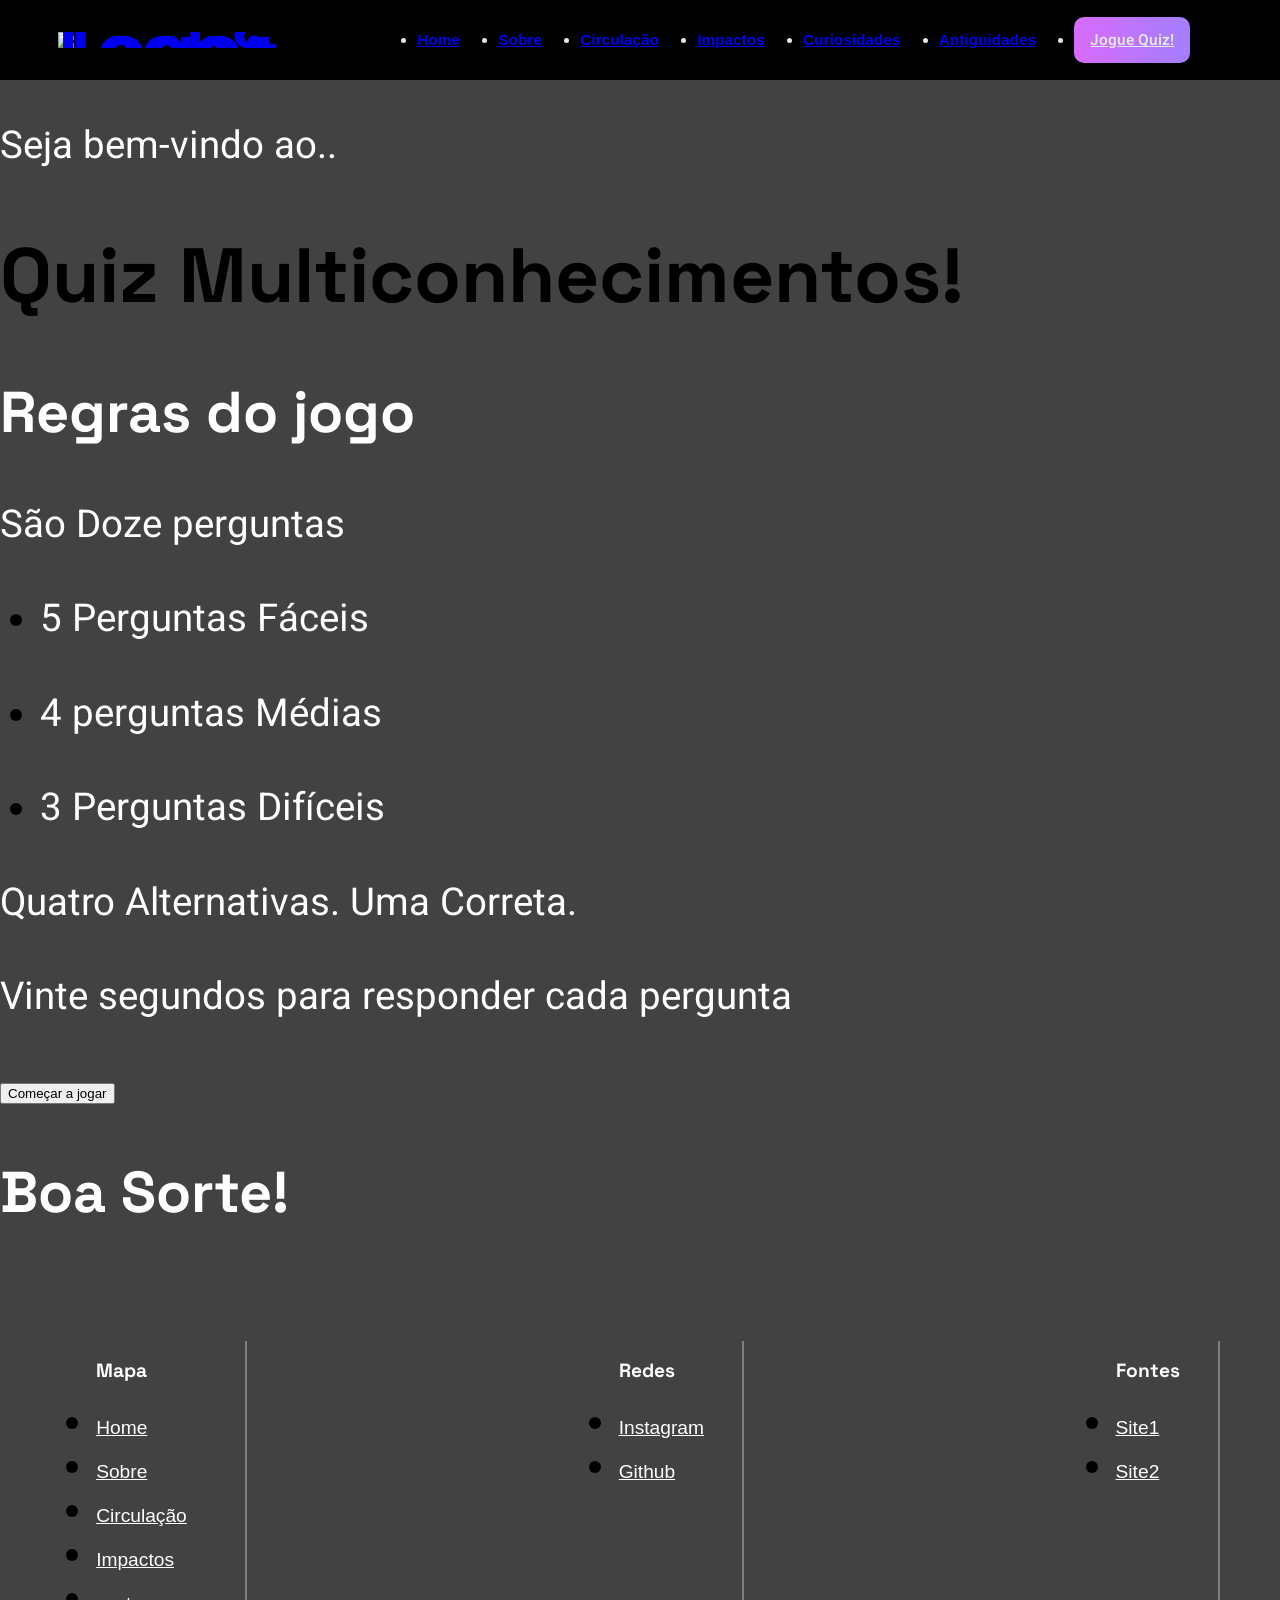
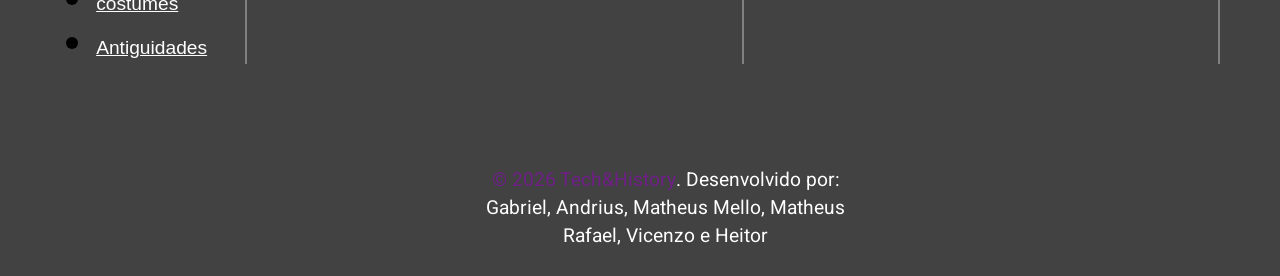
==== Quiz/index.html @ 6d1c8720 "Adiconei footer e header ao quiz" ====
<!doctype html>
<html lang="en">
  <head>
    <meta charset="UTF-8" />
    <title>Quiz - v2.0</title>
    <link rel="stylesheet" href="css/reset.css" />
    <link rel="stylesheet" href="css/style.css" />
  </head>
  <body>
    <header>
      <h1>
        <a href="../../index.html"
          ><img src="source/logo_techandhistory.png" alt="Logo: Tech&History"
        /></a>
      </h1>
      <nav>
        <ul>
          <li>
            <a href="../../index.html">Home</a>
          </li>
          <li>
            <a href="../../Pagina_1/sobre.html">Sobre</a>
          </li>
          <li>
            <a href="../../Pagina_3/circulacao.html">Circulação</a>
          </li>
          <li>
            <a href="../../Pagina_4/impactos.html">Impactos</a>
          </li>
          <li>
            <a href="../../Pagina_5/evolucao.html">Curiosidades</a>
          </li>
          <li>
            <a href="../../Pagina_6/antiguidades.html">Antiguidades</a>
          </li>
          <li>
            <p id="botao">
              <a href="../../PaginaQuiz/quiz.html">Jogue Quiz!</a>
            </p>
          </li>
        </ul>
      </nav>
    </header>

    <main>
      <!-- TELA INICIAL-->

      <div id="tela-inicial" class="tela-inicial">
        <p>Seja bem-vindo ao..</p>

        <h1>Quiz Multiconhecimentos!</h1>

        <h2 class="regras">Regras do jogo</h2>

        <p>São <span>Doze perguntas</span></p>

        <ul>
          <li>
            <p>5 Perguntas <span>Fáceis</span></p>
          </li>
          <li>
            <p>4 perguntas <span>Médias</span></p>
          </li>
          <li>
            <p>3 Perguntas <span>Difíceis</span></p>
          </li>
        </ul>

        <p>Quatro Alternativas. Uma Correta.</p>

        <p>Vinte segundos para responder cada pergunta</p>

        <button onclick="inicQuiz()">Começar a jogar</button>
        <!-- Contém uma variável inicQuiz para ser executada pelo JS -->

        <h2 class="sorte">Boa Sorte!</h2>
      </div>

      <!-- TELA DO JOGO (Inicia ocultada) -->

      <div id="tela-jogo" class="tela-jogo" style="display: none">
        <!-- Esse style funciona parecido com o display do CSS, você seleciona que forma os elemntos vão ser organizados -->

        <!-- Indicadores para o jogador -->

        <h4 id="dific">Dificuldade : Fácil</h4>

        <h3 id="tempo">Tempo : 20s</h3>

        <!-- Pergunta e Botões -->

        <h2 id="pergu" class="pergu">Carregando...</h2>

        <div id="opcs" class="opcs">
          <button class="botao" onclick="verificar(0)"></button>
          <!-- Essa variavél serve pra fazer a verificacao no JS, sendo que cada opção nós associamos a um número a partir de 0 -->
          <button class="botao" onclick="verificar(1)"></button>
          <button class="botao" onclick="verificar(2)"></button>
          <button class="botao" onclick="verificar(3)"></button>
        </div>

        <h3 id="resp" class="resp"></h3>

        <button id="avanc" class="avanc" onclick="proximaPergunta()">
          Avançar
        </button>
        <!-- Essa parte só aparece quando alguma opcao é selecionada -->
      </div>

      <!-- TELA FINAL (Só aparece depois que todas as perguntas forem respondidas) -->

      <div id="tela-final" class="tela-final" style="display: none">
        <h2>Fim de Jogo!</h2>

        <h3 id="ponts-final"></h3>

        <button onclick="location.reload()">Deseja jogar novamente?</button>
      </div>

      <script src="script.js"></script>
    </main>

    <footer>
      <div>
        <ul class="mapa">
          <h2>Mapa</h2>
          <li><a href="../Pagina_1/home.html">Home</a></li>
          <li><a href="../Pagina_1/sobre.html">Sobre</a></li>
          <li>
            <a href="../Pagina_2/pag_2PI/pag_2PI/evolucao.html">Circulação</a>
          </li>
          <li><a href="../Pagina_4/impactos.html">Impactos</a></li>
          <li><a href="../Pagina_5/evolucao.html">costumes</a></li>
          <li><a href="../Pagina_6/antiguidades.html">Antiguidades</a></li>
        </ul>
        <ul class="redes">
          <h2>Redes</h2>
          <li><a href="">Instagram</a></li>
          <li><a href="">Github</a></li>
        </ul>
        <ul class="fontes">
          <h2>Fontes</h2>
          <li><a href="">Site1</a></li>
          <li><a href="">Site2</a></li>
        </ul>
      </div>
      <p>
        <span>© 2026 Tech&History</span>. Desenvolvido por: Gabriel, Andrius,
        Matheus Mello, Matheus Rafael, Vicenzo e Heitor
      </p>
    </footer>
  </body>
</html>
---- Quiz/css/style.css ----
/* === IMPORTAÇÃO DE FONTES */
@import url("https://fonts.googleapis.com/css2?family=Space+Grotesk:wght@300..700&display=swap");
@import url("https://fonts.googleapis.com/css2?family=Heebo:wght@100..900&display=swap");

/* === FORMATAÇÃO GERAL === */

html {
  font-size: clamp(1rem, 2vw + 0.8rem, 3rem);
  font-family: "Epilogue", sans-serif;
}
h1 {
  font-family: "Space Grotesk", sans-serif;
}
h2,
h3,
h4,
h5,
h6 {
  font-family: "Space Grotesk", sans-serif;
  color: white;
}
p {
  font-family: "Heebo", sans-serif;
  color: white;
}

body {
    background-color: rgb(66, 66, 66);
}

/* MEDIA QUERY - DESKTOP */

@media screen and (min-width: 600px) {
  main {
    background-color: rgb(66, 66, 66);
    margin: 0;
    padding: 0;
    display: flow-root;
  }

  /* === HEADER === */

  header {
    display: flex;
    justify-content: space-between;
    margin: 0 7vw 0 0;
    align-items: center;
  }
  header {
    display: flex;
    justify-content: space-between;
    align-items: center;

    height: 90px;
    padding: 0 7vw;
    margin: 0;

    box-sizing: border-box;
    background-color: #e8f1f8;
  }

  header h1 {
    margin: 0;
    padding: 0;
    line-height: 0;
  }

  header h1 img {
    display: block;
    width: 220px;
    height: auto;
  }

  nav ul {
    display: flex;
    align-items: center;
    gap: 3vw;
    margin: 0;
    padding: 0;
  }

  nav ul li {
    font-size: 0.4rem;
    margin: 0;
    font-weight: 600;
    white-space: nowrap;
  }
  html,
  body {
    margin: 0;
    padding: 0;
  }

  header {
    width: 100%;
    height: 80px;

    display: flex;
    align-items: center;
    justify-content: space-between;

    padding: 0 7vw;
    margin: 0;

    box-sizing: border-box;

    background-color: #000000;
  }

  header h1 {
    margin: 0;
    padding: 0;

    /* Corrige o espaço transparente da imagem da logo */
    transform: translateX(-2.5vw);

    line-height: 0;
  }

  header h1 img {
    display: block;
    width: 220px;
    height: auto;
  }

  nav {
    margin: 0;
    padding: 0;
  }

  nav ul {
    display: flex;
    align-items: center;

    margin: 0;
    padding: 0;

    gap: 3vw;
  }

  nav ul li {
    margin: 0;
    padding: 0;
    color: #e2e8f0;

    font-size: 0.4rem;
    font-weight: 600;
    white-space: nowrap;
  }

  nav ul li p a {
    background: linear-gradient(to right, #d86bfd, #00bbff);
    padding: 6px 16px;
    border-radius: 30px;
    vertical-align: middle;
    background-size: 400% 400%;
    animation: animarbotao 10s ease infinite;
    color: #e2e8f0;
    padding: 12px 16px;
    border-radius: 10px;
    white-space: nowrap;
  }


/* === FOOTER === */

  footer div {
    display: flex;
    gap: 29vw;
    justify-content: left;
    margin-top: 2vw;
    margin-left: 7.51vw;
    padding-bottom: 1vw;
  }
  footer div ul {
    border-right: gray solid 2px;
    padding: 1px 3vw 1px 0;
    text-align: left;
  }
  footer h2 {
    font-weight: bold;
    font-size: 0.5rem;
  }
  footer ul li a {
    color: white;
    font-size: 0.5rem;
  }
  footer div p {
    color: white;
  }
  footer p span {
    color: rgb(110, 30, 134);
  }
  footer p {
    font-size: 0.5rem;
    padding: 4vw 2vw 2vw 6vw;
    margin: 0 30vw;
    text-align: center;
    align-items: center;
  }

}
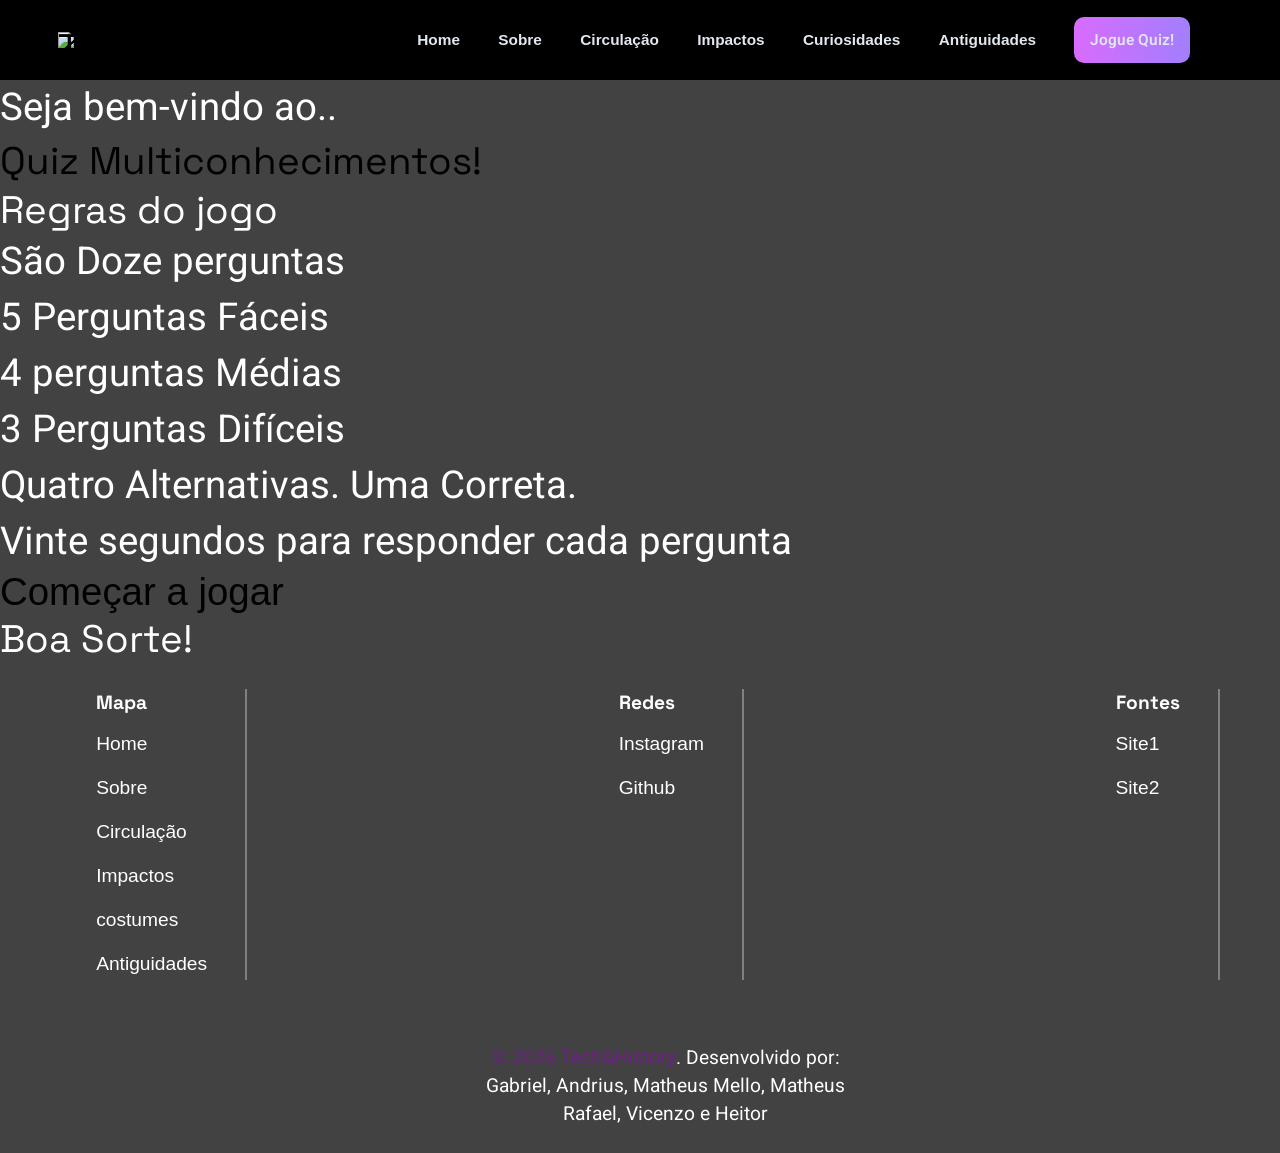
==== commit d496f711: "rmv: css stylesheets" ====
--- a/Quiz/index.html
+++ b/Quiz/index.html
@@ -1,153 +1,153 @@
-<!doctype html>
-<html lang="en">
-  <head>
-    <meta charset="UTF-8" />
-    <title>Quiz - v2.0</title>
-    <link rel="stylesheet" href="css/reset.css" />
-    <link rel="stylesheet" href="css/style.css" />
-  </head>
-  <body>
-    <header>
-      <h1>
-        <a href="../../index.html"
-          ><img src="source/logo_techandhistory.png" alt="Logo: Tech&History"
-        /></a>
-      </h1>
-      <nav>
-        <ul>
-          <li>
-            <a href="../../index.html">Home</a>
-          </li>
-          <li>
-            <a href="../../Pagina_1/sobre.html">Sobre</a>
-          </li>
-          <li>
-            <a href="../../Pagina_3/circulacao.html">Circulação</a>
-          </li>
-          <li>
-            <a href="../../Pagina_4/impactos.html">Impactos</a>
-          </li>
-          <li>
-            <a href="../../Pagina_5/evolucao.html">Curiosidades</a>
-          </li>
-          <li>
-            <a href="../../Pagina_6/antiguidades.html">Antiguidades</a>
-          </li>
-          <li>
-            <p id="botao">
-              <a href="../../PaginaQuiz/quiz.html">Jogue Quiz!</a>
-            </p>
-          </li>
-        </ul>
-      </nav>
-    </header>
-
-    <main>
-      <!-- TELA INICIAL-->
-
-      <div id="tela-inicial" class="tela-inicial">
-        <p>Seja bem-vindo ao..</p>
-
-        <h1>Quiz Multiconhecimentos!</h1>
-
-        <h2 class="regras">Regras do jogo</h2>
-
-        <p>São <span>Doze perguntas</span></p>
-
-        <ul>
-          <li>
-            <p>5 Perguntas <span>Fáceis</span></p>
-          </li>
-          <li>
-            <p>4 perguntas <span>Médias</span></p>
-          </li>
-          <li>
-            <p>3 Perguntas <span>Difíceis</span></p>
-          </li>
-        </ul>
-
-        <p>Quatro Alternativas. Uma Correta.</p>
-
-        <p>Vinte segundos para responder cada pergunta</p>
-
-        <button onclick="inicQuiz()">Começar a jogar</button>
-        <!-- Contém uma variável inicQuiz para ser executada pelo JS -->
-
-        <h2 class="sorte">Boa Sorte!</h2>
-      </div>
-
-      <!-- TELA DO JOGO (Inicia ocultada) -->
-
-      <div id="tela-jogo" class="tela-jogo" style="display: none">
-        <!-- Esse style funciona parecido com o display do CSS, você seleciona que forma os elemntos vão ser organizados -->
-
-        <!-- Indicadores para o jogador -->
-
-        <h4 id="dific">Dificuldade : Fácil</h4>
-
-        <h3 id="tempo">Tempo : 20s</h3>
-
-        <!-- Pergunta e Botões -->
-
-        <h2 id="pergu" class="pergu">Carregando...</h2>
-
-        <div id="opcs" class="opcs">
-          <button class="botao" onclick="verificar(0)"></button>
-          <!-- Essa variavél serve pra fazer a verificacao no JS, sendo que cada opção nós associamos a um número a partir de 0 -->
-          <button class="botao" onclick="verificar(1)"></button>
-          <button class="botao" onclick="verificar(2)"></button>
-          <button class="botao" onclick="verificar(3)"></button>
-        </div>
-
-        <h3 id="resp" class="resp"></h3>
-
-        <button id="avanc" class="avanc" onclick="proximaPergunta()">
-          Avançar
-        </button>
-        <!-- Essa parte só aparece quando alguma opcao é selecionada -->
-      </div>
-
-      <!-- TELA FINAL (Só aparece depois que todas as perguntas forem respondidas) -->
-
-      <div id="tela-final" class="tela-final" style="display: none">
-        <h2>Fim de Jogo!</h2>
-
-        <h3 id="ponts-final"></h3>
-
-        <button onclick="location.reload()">Deseja jogar novamente?</button>
-      </div>
-
-      <script src="script.js"></script>
-    </main>
-
-    <footer>
-      <div>
-        <ul class="mapa">
-          <h2>Mapa</h2>
-          <li><a href="../Pagina_1/home.html">Home</a></li>
-          <li><a href="../Pagina_1/sobre.html">Sobre</a></li>
-          <li>
-            <a href="../Pagina_2/pag_2PI/pag_2PI/evolucao.html">Circulação</a>
-          </li>
-          <li><a href="../Pagina_4/impactos.html">Impactos</a></li>
-          <li><a href="../Pagina_5/evolucao.html">costumes</a></li>
-          <li><a href="../Pagina_6/antiguidades.html">Antiguidades</a></li>
-        </ul>
-        <ul class="redes">
-          <h2>Redes</h2>
-          <li><a href="">Instagram</a></li>
-          <li><a href="">Github</a></li>
-        </ul>
-        <ul class="fontes">
-          <h2>Fontes</h2>
-          <li><a href="">Site1</a></li>
-          <li><a href="">Site2</a></li>
-        </ul>
-      </div>
-      <p>
-        <span>© 2026 Tech&History</span>. Desenvolvido por: Gabriel, Andrius,
-        Matheus Mello, Matheus Rafael, Vicenzo e Heitor
-      </p>
-    </footer>
-  </body>
-</html>
+<!doctype html>
+<html lang="en">
+  <head>
+    <meta charset="UTF-8" />
+    <title>Quiz - v2.0</title>
+    <link rel="stylesheet" href="css/reset.css" />
+    <link rel="stylesheet" href="css/style.css" />
+  </head>
+  <body>
+    <header>
+      <h1>
+        <a href="../../index.html"
+          ><img src="source/logo_techandhistory.png" alt="Logo: Tech&History"
+        /></a>
+      </h1>
+      <nav>
+        <ul>
+          <li>
+            <a href="../../index.html">Home</a>
+          </li>
+          <li>
+            <a href="../../Pagina_1/sobre.html">Sobre</a>
+          </li>
+          <li>
+            <a href="../../Pagina_3/circulacao.html">Circulação</a>
+          </li>
+          <li>
+            <a href="../../Pagina_4/impactos.html">Impactos</a>
+          </li>
+          <li>
+            <a href="../../Pagina_5/evolucao.html">Curiosidades</a>
+          </li>
+          <li>
+            <a href="../../Pagina_6/antiguidades.html">Antiguidades</a>
+          </li>
+          <li>
+            <p id="botao">
+              <a href="../../PaginaQuiz/quiz.html">Jogue Quiz!</a>
+            </p>
+          </li>
+        </ul>
+      </nav>
+    </header>
+
+    <main>
+      <!-- TELA INICIAL-->
+
+      <div id="tela-inicial" class="tela-inicial">
+        <p>Seja bem-vindo ao..</p>
+
+        <h1>Quiz Multiconhecimentos!</h1>
+
+        <h2 class="regras">Regras do jogo</h2>
+
+        <p>São <span>Doze perguntas</span></p>
+
+        <ul>
+          <li>
+            <p>5 Perguntas <span>Fáceis</span></p>
+          </li>
+          <li>
+            <p>4 perguntas <span>Médias</span></p>
+          </li>
+          <li>
+            <p>3 Perguntas <span>Difíceis</span></p>
+          </li>
+        </ul>
+
+        <p>Quatro Alternativas. Uma Correta.</p>
+
+        <p>Vinte segundos para responder cada pergunta</p>
+
+        <button onclick="inicQuiz()">Começar a jogar</button>
+        <!-- Contém uma variável inicQuiz para ser executada pelo JS -->
+
+        <h2 class="sorte">Boa Sorte!</h2>
+      </div>
+
+      <!-- TELA DO JOGO (Inicia ocultada) -->
+
+      <div id="tela-jogo" class="tela-jogo" style="display: none">
+        <!-- Esse style funciona parecido com o display do CSS, você seleciona que forma os elemntos vão ser organizados -->
+
+        <!-- Indicadores para o jogador -->
+
+        <h4 id="dific">Dificuldade : Fácil</h4>
+
+        <h3 id="tempo">Tempo : 20s</h3>
+
+        <!-- Pergunta e Botões -->
+
+        <h2 id="pergu" class="pergu">Carregando...</h2>
+
+        <div id="opcs" class="opcs">
+          <button class="botao" onclick="verificar(0)"></button>
+          <!-- Essa variavél serve pra fazer a verificacao no JS, sendo que cada opção nós associamos a um número a partir de 0 -->
+          <button class="botao" onclick="verificar(1)"></button>
+          <button class="botao" onclick="verificar(2)"></button>
+          <button class="botao" onclick="verificar(3)"></button>
+        </div>
+
+        <h3 id="resp" class="resp"></h3>
+
+        <button id="avanc" class="avanc" onclick="proximaPergunta()">
+          Avançar
+        </button>
+        <!-- Essa parte só aparece quando alguma opcao é selecionada -->
+      </div>
+
+      <!-- TELA FINAL (Só aparece depois que todas as perguntas forem respondidas) -->
+
+      <div id="tela-final" class="tela-final" style="display: none">
+        <h2>Fim de Jogo!</h2>
+
+        <h3 id="ponts-final"></h3>
+
+        <button onclick="location.reload()">Deseja jogar novamente?</button>
+      </div>
+
+      <script src="script.js"></script>
+    </main>
+
+    <footer>
+      <div>
+        <ul class="mapa">
+          <h2>Mapa</h2>
+          <li><a href="../Pagina_1/home.html">Home</a></li>
+          <li><a href="../Pagina_1/sobre.html">Sobre</a></li>
+          <li>
+            <a href="../Pagina_2/pag_2PI/pag_2PI/evolucao.html">Circulação</a>
+          </li>
+          <li><a href="../Pagina_4/impactos.html">Impactos</a></li>
+          <li><a href="../Pagina_5/evolucao.html">costumes</a></li>
+          <li><a href="../Pagina_6/antiguidades.html">Antiguidades</a></li>
+        </ul>
+        <ul class="redes">
+          <h2>Redes</h2>
+          <li><a href="">Instagram</a></li>
+          <li><a href="">Github</a></li>
+        </ul>
+        <ul class="fontes">
+          <h2>Fontes</h2>
+          <li><a href="">Site1</a></li>
+          <li><a href="">Site2</a></li>
+        </ul>
+      </div>
+      <p>
+        <span>© 2026 Tech&History</span>. Desenvolvido por: Gabriel, Andrius,
+        Matheus Mello, Matheus Rafael, Vicenzo e Heitor
+      </p>
+    </footer>
+  </body>
+</html>
--- a/Quiz/css/style.css
+++ b/Quiz/css/style.css
@@ -1,202 +1,202 @@
-/* === IMPORTAÇÃO DE FONTES */
-@import url("https://fonts.googleapis.com/css2?family=Space+Grotesk:wght@300..700&display=swap");
-@import url("https://fonts.googleapis.com/css2?family=Heebo:wght@100..900&display=swap");
-
-/* === FORMATAÇÃO GERAL === */
-
-html {
-  font-size: clamp(1rem, 2vw + 0.8rem, 3rem);
-  font-family: "Epilogue", sans-serif;
-}
-h1 {
-  font-family: "Space Grotesk", sans-serif;
-}
-h2,
-h3,
-h4,
-h5,
-h6 {
-  font-family: "Space Grotesk", sans-serif;
-  color: white;
-}
-p {
-  font-family: "Heebo", sans-serif;
-  color: white;
-}
-
-body {
-    background-color: rgb(66, 66, 66);
-}
-
-/* MEDIA QUERY - DESKTOP */
-
-@media screen and (min-width: 600px) {
-  main {
-    background-color: rgb(66, 66, 66);
-    margin: 0;
-    padding: 0;
-    display: flow-root;
-  }
-
-  /* === HEADER === */
-
-  header {
-    display: flex;
-    justify-content: space-between;
-    margin: 0 7vw 0 0;
-    align-items: center;
-  }
-  header {
-    display: flex;
-    justify-content: space-between;
-    align-items: center;
-
-    height: 90px;
-    padding: 0 7vw;
-    margin: 0;
-
-    box-sizing: border-box;
-    background-color: #e8f1f8;
-  }
-
-  header h1 {
-    margin: 0;
-    padding: 0;
-    line-height: 0;
-  }
-
-  header h1 img {
-    display: block;
-    width: 220px;
-    height: auto;
-  }
-
-  nav ul {
-    display: flex;
-    align-items: center;
-    gap: 3vw;
-    margin: 0;
-    padding: 0;
-  }
-
-  nav ul li {
-    font-size: 0.4rem;
-    margin: 0;
-    font-weight: 600;
-    white-space: nowrap;
-  }
-  html,
-  body {
-    margin: 0;
-    padding: 0;
-  }
-
-  header {
-    width: 100%;
-    height: 80px;
-
-    display: flex;
-    align-items: center;
-    justify-content: space-between;
-
-    padding: 0 7vw;
-    margin: 0;
-
-    box-sizing: border-box;
-
-    background-color: #000000;
-  }
-
-  header h1 {
-    margin: 0;
-    padding: 0;
-
-    /* Corrige o espaço transparente da imagem da logo */
-    transform: translateX(-2.5vw);
-
-    line-height: 0;
-  }
-
-  header h1 img {
-    display: block;
-    width: 220px;
-    height: auto;
-  }
-
-  nav {
-    margin: 0;
-    padding: 0;
-  }
-
-  nav ul {
-    display: flex;
-    align-items: center;
-
-    margin: 0;
-    padding: 0;
-
-    gap: 3vw;
-  }
-
-  nav ul li {
-    margin: 0;
-    padding: 0;
-    color: #e2e8f0;
-
-    font-size: 0.4rem;
-    font-weight: 600;
-    white-space: nowrap;
-  }
-
-  nav ul li p a {
-    background: linear-gradient(to right, #d86bfd, #00bbff);
-    padding: 6px 16px;
-    border-radius: 30px;
-    vertical-align: middle;
-    background-size: 400% 400%;
-    animation: animarbotao 10s ease infinite;
-    color: #e2e8f0;
-    padding: 12px 16px;
-    border-radius: 10px;
-    white-space: nowrap;
-  }
-
-
-/* === FOOTER === */
-
-  footer div {
-    display: flex;
-    gap: 29vw;
-    justify-content: left;
-    margin-top: 2vw;
-    margin-left: 7.51vw;
-    padding-bottom: 1vw;
-  }
-  footer div ul {
-    border-right: gray solid 2px;
-    padding: 1px 3vw 1px 0;
-    text-align: left;
-  }
-  footer h2 {
-    font-weight: bold;
-    font-size: 0.5rem;
-  }
-  footer ul li a {
-    color: white;
-    font-size: 0.5rem;
-  }
-  footer div p {
-    color: white;
-  }
-  footer p span {
-    color: rgb(110, 30, 134);
-  }
-  footer p {
-    font-size: 0.5rem;
-    padding: 4vw 2vw 2vw 6vw;
-    margin: 0 30vw;
-    text-align: center;
-    align-items: center;
-  }
-
+/* === IMPORTAÇÃO DE FONTES */
+@import url("https://fonts.googleapis.com/css2?family=Space+Grotesk:wght@300..700&display=swap");
+@import url("https://fonts.googleapis.com/css2?family=Heebo:wght@100..900&display=swap");
+
+/* === FORMATAÇÃO GERAL === */
+
+html {
+  font-size: clamp(1rem, 2vw + 0.8rem, 3rem);
+  font-family: "Epilogue", sans-serif;
+}
+h1 {
+  font-family: "Space Grotesk", sans-serif;
+}
+h2,
+h3,
+h4,
+h5,
+h6 {
+  font-family: "Space Grotesk", sans-serif;
+  color: white;
+}
+p {
+  font-family: "Heebo", sans-serif;
+  color: white;
+}
+
+body {
+    background-color: rgb(66, 66, 66);
+}
+
+/* MEDIA QUERY - DESKTOP */
+
+@media screen and (min-width: 600px) {
+  main {
+    background-color: rgb(66, 66, 66);
+    margin: 0;
+    padding: 0;
+    display: flow-root;
+  }
+
+  /* === HEADER === */
+
+  header {
+    display: flex;
+    justify-content: space-between;
+    margin: 0 7vw 0 0;
+    align-items: center;
+  }
+  header {
+    display: flex;
+    justify-content: space-between;
+    align-items: center;
+
+    height: 90px;
+    padding: 0 7vw;
+    margin: 0;
+
+    box-sizing: border-box;
+    background-color: #e8f1f8;
+  }
+
+  header h1 {
+    margin: 0;
+    padding: 0;
+    line-height: 0;
+  }
+
+  header h1 img {
+    display: block;
+    width: 220px;
+    height: auto;
+  }
+
+  nav ul {
+    display: flex;
+    align-items: center;
+    gap: 3vw;
+    margin: 0;
+    padding: 0;
+  }
+
+  nav ul li {
+    font-size: 0.4rem;
+    margin: 0;
+    font-weight: 600;
+    white-space: nowrap;
+  }
+  html,
+  body {
+    margin: 0;
+    padding: 0;
+  }
+
+  header {
+    width: 100%;
+    height: 80px;
+
+    display: flex;
+    align-items: center;
+    justify-content: space-between;
+
+    padding: 0 7vw;
+    margin: 0;
+
+    box-sizing: border-box;
+
+    background-color: #000000;
+  }
+
+  header h1 {
+    margin: 0;
+    padding: 0;
+
+    /* Corrige o espaço transparente da imagem da logo */
+    transform: translateX(-2.5vw);
+
+    line-height: 0;
+  }
+
+  header h1 img {
+    display: block;
+    width: 220px;
+    height: auto;
+  }
+
+  nav {
+    margin: 0;
+    padding: 0;
+  }
+
+  nav ul {
+    display: flex;
+    align-items: center;
+
+    margin: 0;
+    padding: 0;
+
+    gap: 3vw;
+  }
+
+  nav ul li {
+    margin: 0;
+    padding: 0;
+    color: #e2e8f0;
+
+    font-size: 0.4rem;
+    font-weight: 600;
+    white-space: nowrap;
+  }
+
+  nav ul li p a {
+    background: linear-gradient(to right, #d86bfd, #00bbff);
+    padding: 6px 16px;
+    border-radius: 30px;
+    vertical-align: middle;
+    background-size: 400% 400%;
+    animation: animarbotao 10s ease infinite;
+    color: #e2e8f0;
+    padding: 12px 16px;
+    border-radius: 10px;
+    white-space: nowrap;
+  }
+
+
+/* === FOOTER === */
+
+  footer div {
+    display: flex;
+    gap: 29vw;
+    justify-content: left;
+    margin-top: 2vw;
+    margin-left: 7.51vw;
+    padding-bottom: 1vw;
+  }
+  footer div ul {
+    border-right: gray solid 2px;
+    padding: 1px 3vw 1px 0;
+    text-align: left;
+  }
+  footer h2 {
+    font-weight: bold;
+    font-size: 0.5rem;
+  }
+  footer ul li a {
+    color: white;
+    font-size: 0.5rem;
+  }
+  footer div p {
+    color: white;
+  }
+  footer p span {
+    color: rgb(110, 30, 134);
+  }
+  footer p {
+    font-size: 0.5rem;
+    padding: 4vw 2vw 2vw 6vw;
+    margin: 0 30vw;
+    text-align: center;
+    align-items: center;
+  }
+
 }
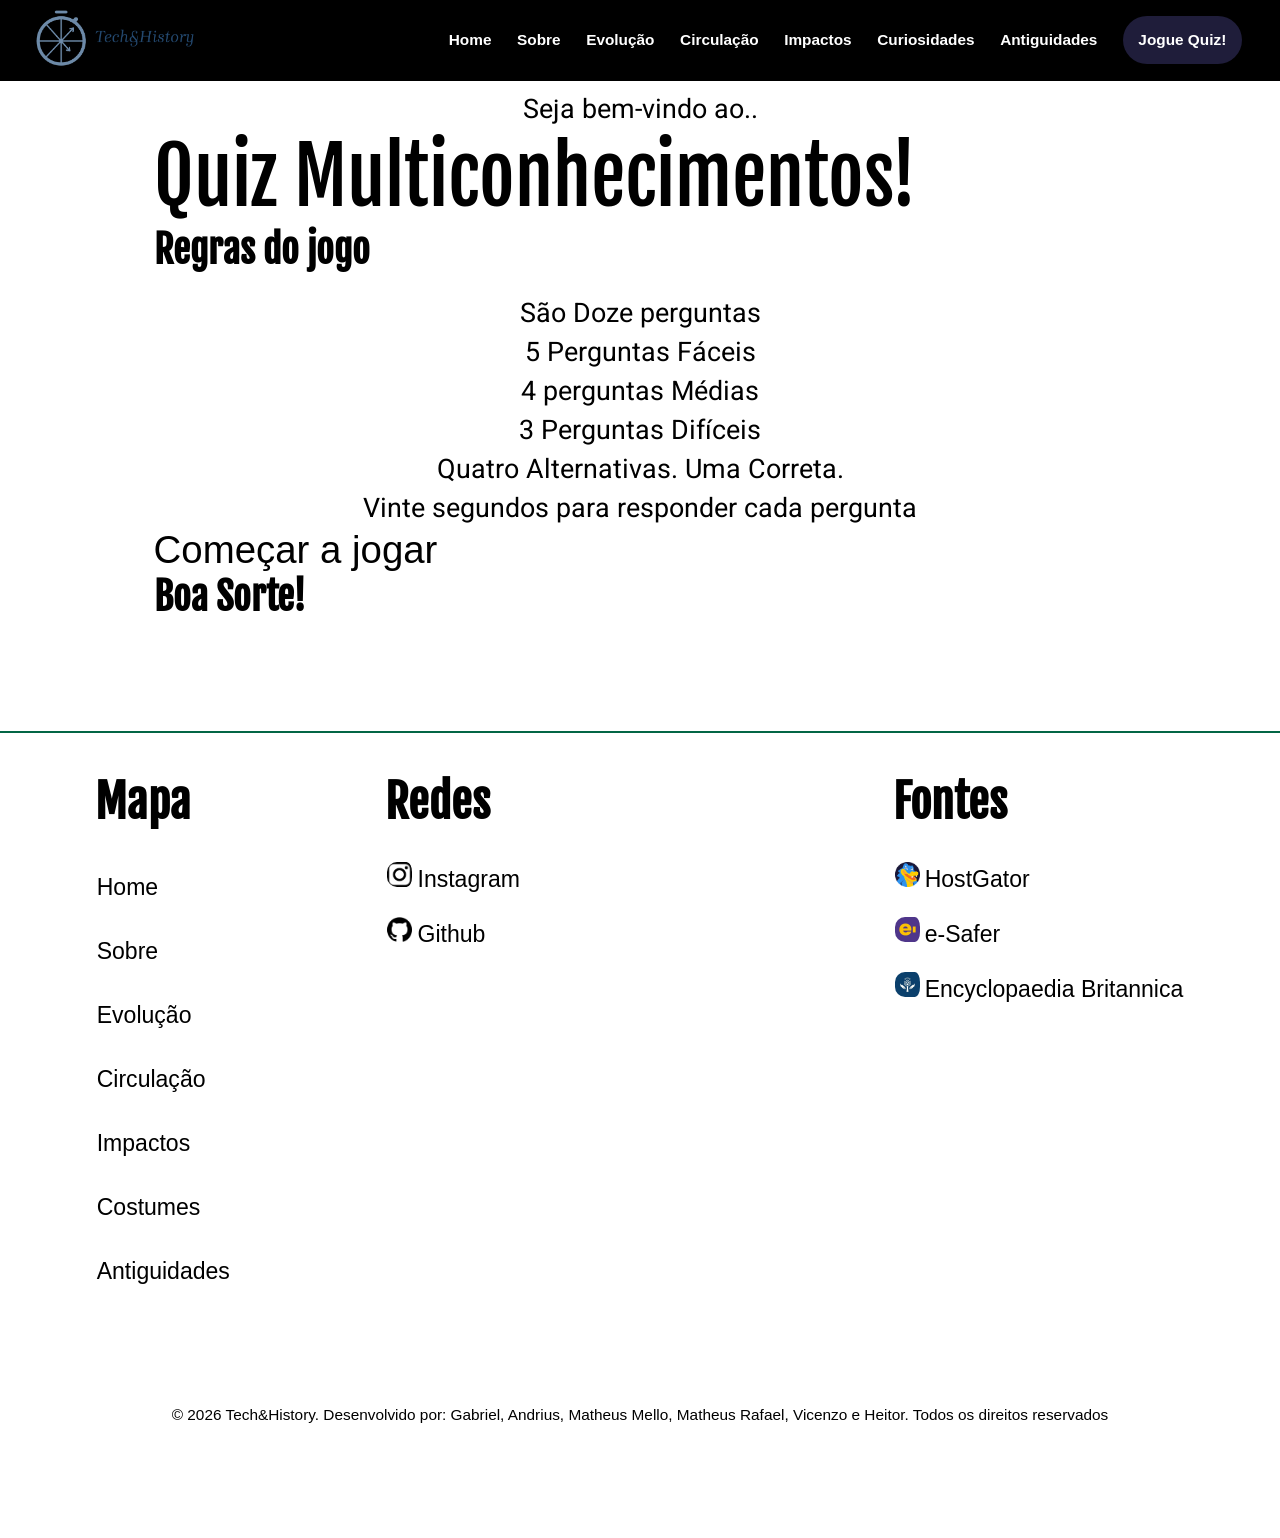
==== commit 2bcd243f: "feat: header e footer" ====
--- a/Quiz/index.html
+++ b/Quiz/index.html
@@ -1,153 +1,188 @@
 <!doctype html>
 <html lang="en">
-  <head>
-    <meta charset="UTF-8" />
-    <title>Quiz - v2.0</title>
-    <link rel="stylesheet" href="css/reset.css" />
-    <link rel="stylesheet" href="css/style.css" />
-  </head>
-  <body>
-    <header>
-      <h1>
-        <a href="../../index.html"
-          ><img src="source/logo_techandhistory.png" alt="Logo: Tech&History"
-        /></a>
-      </h1>
+
+<head>
+  <meta charset="UTF-8" />
+  <title>Quiz - v2.0</title>
+  <link rel="stylesheet" href="css/reset.css" />
+  <link rel="stylesheet" href="css/style.css" />
+</head>
+
+<body>
+
+  <header>
+
+    <div class="desktop">
       <nav>
+        <a href="../index.html"><img src="../Pagina_1/source/logo_cortada.png" alt="" /></a>
         <ul>
+          <li><a href="../index.html">Home</a></li>
+          <li><a href="../Pagina_1/sobre.html">Sobre</a></li>
+          <li><a href="../Pagina_2/evolucao.html">Evolução</a></li>
+          <li><a href="../Pagina_3/circulacao.html">Circulação</a></li>
+          <li><a href="../Pagina_4/impactos.html">Impactos</a></li>
+          <li><a href="../Pagina_5/costumes.html">Curiosidades</a></li>
+          <li><a href="../Pagina_6/antiguidades.html">Antiguidades</a></li>
           <li>
-            <a href="../../index.html">Home</a>
-          </li>
-          <li>
-            <a href="../../Pagina_1/sobre.html">Sobre</a>
-          </li>
-          <li>
-            <a href="../../Pagina_3/circulacao.html">Circulação</a>
-          </li>
-          <li>
-            <a href="../../Pagina_4/impactos.html">Impactos</a>
-          </li>
-          <li>
-            <a href="../../Pagina_5/evolucao.html">Curiosidades</a>
-          </li>
-          <li>
-            <a href="../../Pagina_6/antiguidades.html">Antiguidades</a>
-          </li>
-          <li>
-            <p id="botao">
-              <a href="../../PaginaQuiz/quiz.html">Jogue Quiz!</a>
-            </p>
+            <a class="quiz-button" href="../Quiz/index.html">Jogue Quiz!</a>
           </li>
         </ul>
       </nav>
-    </header>
+    </div>
+    <div class="mobile">
+      <div class="menuzao">
+        <button class="menu" onclick="toggleMenu()">&#9776;</button>
+        <nav class="sidebar" id="sidebar">
+          <button class="close-btn" onclick="toggleMenu()">&times;</button>
+          <ul>
+            <li><a href="../index.html">Home</a></li>
+            <li><a href="../Pagina_1/sobre.html">Sobre</a></li>
+            <li><a href="../Pagina_2/evolucao.html">Evolução</a></li>
+            <li><a href="../Pagina_3/circulacao.html">Circulação</a></li>
+            <li><a href="../Pagina_4/impactos.html">Impactos</a></li>
+            <li><a href="../Pagina_5/costumes.html">Curiosidades</a></li>
+            <li><a href="../Pagina_6/antiguidades.html">Antiguidades</a></li>
+            <li><a href="../Quiz/index.html">Jogue Quiz!</a></li>
+          </ul>
+        </nav>
+        <div class="overlay" id="overlay" onclick="toggleMenu()"></div>
+        <script>
+          function toggleMenu() {
+            const sidebar = document.getElementById("sidebar");
+            const overlay = document.getElementById("overlay");
+            sidebar.classList.toggle("open");
+            overlay.classList.toggle("open");
+          }
+        </script>
+      </div>
+      <a href="../index.html"><img class="mobile" src="../Pagina_1/source/logo_cortada.png" alt="" /></a>
+    </div>
+    
+  </header>
 
-    <main>
-      <!-- TELA INICIAL-->
 
-      <div id="tela-inicial" class="tela-inicial">
-        <p>Seja bem-vindo ao..</p>
+  <main>
+    <!-- TELA INICIAL-->
 
-        <h1>Quiz Multiconhecimentos!</h1>
+    <div id="tela-inicial" class="tela-inicial">
+      <p>Seja bem-vindo ao..</p>
 
-        <h2 class="regras">Regras do jogo</h2>
+      <h1>Quiz Multiconhecimentos!</h1>
 
-        <p>São <span>Doze perguntas</span></p>
+      <h2 class="regras">Regras do jogo</h2>
 
-        <ul>
-          <li>
-            <p>5 Perguntas <span>Fáceis</span></p>
-          </li>
-          <li>
-            <p>4 perguntas <span>Médias</span></p>
-          </li>
-          <li>
-            <p>3 Perguntas <span>Difíceis</span></p>
-          </li>
-        </ul>
+      <p>São <span>Doze perguntas</span></p>
 
-        <p>Quatro Alternativas. Uma Correta.</p>
+      <ul>
+        <li>
+          <p>5 Perguntas <span>Fáceis</span></p>
+        </li>
+        <li>
+          <p>4 perguntas <span>Médias</span></p>
+        </li>
+        <li>
+          <p>3 Perguntas <span>Difíceis</span></p>
+        </li>
+      </ul>
 
-        <p>Vinte segundos para responder cada pergunta</p>
+      <p>Quatro Alternativas. Uma Correta.</p>
 
-        <button onclick="inicQuiz()">Começar a jogar</button>
-        <!-- Contém uma variável inicQuiz para ser executada pelo JS -->
+      <p>Vinte segundos para responder cada pergunta</p>
 
-        <h2 class="sorte">Boa Sorte!</h2>
+      <button onclick="inicQuiz()">Começar a jogar</button>
+      <!-- Contém uma variável inicQuiz para ser executada pelo JS -->
+
+      <h2 class="sorte">Boa Sorte!</h2>
+    </div>
+
+    <!-- TELA DO JOGO (Inicia ocultada) -->
+
+    <div id="tela-jogo" class="tela-jogo" style="display: none">
+      <!-- Esse style funciona parecido com o display do CSS, você seleciona que forma os elemntos vão ser organizados -->
+
+      <!-- Indicadores para o jogador -->
+
+      <h4 id="dific">Dificuldade : Fácil</h4>
+
+      <h3 id="tempo">Tempo : 20s</h3>
+
+      <!-- Pergunta e Botões -->
+
+      <h2 id="pergu" class="pergu">Carregando...</h2>
+
+      <div id="opcs" class="opcs">
+        <button class="botao" onclick="verificar(0)"></button>
+        <!-- Essa variavél serve pra fazer a verificacao no JS, sendo que cada opção nós associamos a um número a partir de 0 -->
+        <button class="botao" onclick="verificar(1)"></button>
+        <button class="botao" onclick="verificar(2)"></button>
+        <button class="botao" onclick="verificar(3)"></button>
       </div>
 
-      <!-- TELA DO JOGO (Inicia ocultada) -->
+      <h3 id="resp" class="resp"></h3>
 
-      <div id="tela-jogo" class="tela-jogo" style="display: none">
-        <!-- Esse style funciona parecido com o display do CSS, você seleciona que forma os elemntos vão ser organizados -->
+      <button id="avanc" class="avanc" onclick="proximaPergunta()">
+        Avançar
+      </button>
+      <!-- Essa parte só aparece quando alguma opcao é selecionada -->
+    </div>
 
-        <!-- Indicadores para o jogador -->
+    <!-- TELA FINAL (Só aparece depois que todas as perguntas forem respondidas) -->
 
-        <h4 id="dific">Dificuldade : Fácil</h4>
+    <div id="tela-final" class="tela-final" style="display: none">
+      <h2>Fim de Jogo!</h2>
 
-        <h3 id="tempo">Tempo : 20s</h3>
+      <h3 id="ponts-final"></h3>
 
-        <!-- Pergunta e Botões -->
+      <button onclick="location.reload()">Deseja jogar novamente?</button>
+    </div>
 
-        <h2 id="pergu" class="pergu">Carregando...</h2>
+    <script src="script.js"></script>
+  </main>
 
-        <div id="opcs" class="opcs">
-          <button class="botao" onclick="verificar(0)"></button>
-          <!-- Essa variavél serve pra fazer a verificacao no JS, sendo que cada opção nós associamos a um número a partir de 0 -->
-          <button class="botao" onclick="verificar(1)"></button>
-          <button class="botao" onclick="verificar(2)"></button>
-          <button class="botao" onclick="verificar(3)"></button>
-        </div>
+  <footer>
 
-        <h3 id="resp" class="resp"></h3>
-
-        <button id="avanc" class="avanc" onclick="proximaPergunta()">
-          Avançar
-        </button>
-        <!-- Essa parte só aparece quando alguma opcao é selecionada -->
-      </div>
-
-      <!-- TELA FINAL (Só aparece depois que todas as perguntas forem respondidas) -->
-
-      <div id="tela-final" class="tela-final" style="display: none">
-        <h2>Fim de Jogo!</h2>
-
-        <h3 id="ponts-final"></h3>
-
-        <button onclick="location.reload()">Deseja jogar novamente?</button>
-      </div>
-
-      <script src="script.js"></script>
-    </main>
-
-    <footer>
-      <div>
+    <div class="rodape">
+      <div class="doubles">
         <ul class="mapa">
-          <h2>Mapa</h2>
-          <li><a href="../Pagina_1/home.html">Home</a></li>
+          <li>
+            <h2>Mapa</h2>
+          </li>
+          <li><a href="../index.html">Home</a></li>
           <li><a href="../Pagina_1/sobre.html">Sobre</a></li>
-          <li>
-            <a href="../Pagina_2/pag_2PI/pag_2PI/evolucao.html">Circulação</a>
-          </li>
+          <li><a href="../Pagina_2/evolucao.html">Evolução</a></li>
+          <li><a href="../Pagina_3/circulacao.html">Circulação</a></li>
           <li><a href="../Pagina_4/impactos.html">Impactos</a></li>
-          <li><a href="../Pagina_5/evolucao.html">costumes</a></li>
+          <li><a href="../Pagina_5/costumes.html">Costumes</a></li>
           <li><a href="../Pagina_6/antiguidades.html">Antiguidades</a></li>
         </ul>
         <ul class="redes">
-          <h2>Redes</h2>
-          <li><a href="">Instagram</a></li>
-          <li><a href="">Github</a></li>
-        </ul>
-        <ul class="fontes">
-          <h2>Fontes</h2>
-          <li><a href="">Site1</a></li>
-          <li><a href="">Site2</a></li>
+          <li>
+            <h2>Redes</h2>
+          </li>
+          <li><a href="https://www.instagram.com/tech_and_history?stkn=Y3F2dmEzdG81b2Vv"><img
+                src="../Pagina_6/src/logoInsta.png" alt="">Instagram</a></li>
+          <li><a href="https://github.com/vicenzoalvesifc-sudo/Com-rcioe-circula-o-de-tecnologia----Civiliza-es"><img
+                src="../Pagina_6/src/gitLogo.png" alt="">Github</a>
+          </li>
         </ul>
       </div>
-      <p>
-        <span>© 2026 Tech&History</span>. Desenvolvido por: Gabriel, Andrius,
-        Matheus Mello, Matheus Rafael, Vicenzo e Heitor
-      </p>
-    </footer>
-  </body>
-</html>
+      <ul class="fontes">
+        <li>
+          <h2>Fontes</h2>
+        </li>
+        <li><a href="https://www.hostgator.com.br/blog/impacto-da-tecnologia-no-comercio-eletronico/"><img
+              src="../Pagina_6/src/logoHostgator.png" alt="">HostGator</a></li>
+        <li><a href="https://e-safer.com.br/evolucao-da-tecnologia-durante-as-decadas/"><img
+              src="../Pagina_6/src/eSaferLogo.jpeg" alt="">e-Safer</a></li>
+        <li><a href="https://www.britannica.com/technology/technology"><img src="../Pagina_6/src/encBritLogo.jpeg"
+              alt="">Encyclopaedia Britannica</a></li>
+      </ul>
+    </div>
+    <p>
+      <span>© 2026 Tech&History</span>. Desenvolvido por: Gabriel, Andrius, Matheus Mello,
+      Matheus Rafael, Vicenzo e Heitor. Todos os direitos reservados
+    </p>
+  </footer>
+</body>
+
+</html>
--- a/Quiz/css/style.css
+++ b/Quiz/css/style.css
@@ -1,202 +1,325 @@
 /* === IMPORTAÇÃO DE FONTES */
-@import url("https://fonts.googleapis.com/css2?family=Space+Grotesk:wght@300..700&display=swap");
 @import url("https://fonts.googleapis.com/css2?family=Heebo:wght@100..900&display=swap");
-
-/* === FORMATAÇÃO GERAL === */
-
+@import url("https://fonts.googleapis.com/css2?family=JetBrains+Mono:ital,wght@0,100..800;1,100..800&display=swap");
+@import url('https://fonts.googleapis.com/css2?family=Fjalla+One&display=swap');
+
+/*
+Follow - font-family: "Fredoka", sans-serif;
+Medu - Oswald
+*/
+/* ==========================*/
+
+/*---------------Geral------------*/
 html {
   font-size: clamp(1rem, 2vw + 0.8rem, 3rem);
   font-family: "Epilogue", sans-serif;
-}
-h1 {
-  font-family: "Space Grotesk", sans-serif;
-}
+  scroll-behavior: smooth;
+}
+
+i {
+  font-family: "Jet Brains", monospace;
+}
+
+h1,
 h2,
-h3,
 h4,
 h5,
 h6 {
-  font-family: "Space Grotesk", sans-serif;
-  color: white;
-}
+  font-family: "Fjalla One", sans-serif;
+}
+h1 {
+  font-size: 2rem;
+}
+h2 {
+  font-weight: bold;
+}
+
 p {
   font-family: "Heebo", sans-serif;
+  text-align: center;
+  font-size: clamp(1rem, 2vw + 0.8rem, 3rem);
+}
+
+
+
+/*--------------------------------------Mobile----------------------------------------------*/
+
+/* HEADER */
+
+header div.mobile {
+  display: block;
+}
+header div.desktop {
+  display: none;
+}
+header {
+  background-color: #000000;
   color: white;
-}
-
-body {
-    background-color: rgb(66, 66, 66);
-}
-
-/* MEDIA QUERY - DESKTOP */
-
+  display: flex;
+  align-items: center;
+  justify-content: space-between;
+}
+
+header a img {
+  height: 15vw;
+}
+
+
+
+header div.mobile {
+  display: flex;
+  align-items: center;
+  gap: 45vw;
+}
+
+.menu {
+  font-size: 30px;
+  background: none;
+  border: none;
+  cursor: pointer;
+  padding: 15px;
+}
+
+.sidebar {
+  position: fixed;
+  top: 0;
+  left: 0;
+  width: 175px;
+  height: 120%;
+  background-image: linear-gradient(to right, #000000, #1f1d3adc);
+  padding-top: 60px;
+  z-index: 10;
+  transform: translateX(-100%);
+  transition: transform 0.3s ease-in-out;
+  font-size: 15px;
+  border-right: solid 2px #2f3e88;
+  border-radius: 10px;
+}
+
+.sidebar.open {
+  transform: translateX(0);
+  backdrop-filter: blur(10px);
+}
+
+.sidebar ul li a {
+  padding: 15px 25px;
+  text-decoration: none;
+  font-size: 18px;
+  color: #ffffff;
+  display: block;
+  transition: 0.2s;
+}
+
+.sidebar a:hover {
+  color: #f1f1f1;
+  background-color: #222;
+}
+
+.sidebar .close-btn {
+  position: absolute;
+  top: 10px;
+  right: 25px;
+  font-size: 36px;
+  background: none;
+  border: none;
+  color: #ffffff;
+  cursor: pointer;
+}
+
+.overlay {
+  display: none;
+  position: fixed;
+  top: 0;
+  left: 0;
+  width: 100%;
+  height: 100%;
+  z-index: 5;
+}
+
+.overlay.open {
+  display: block;
+}
+
+
+/*------------------------------------------------------------------*/
+
+main {
+   padding: 90px 12%;
+}
+
+
+
+
+
+/*---------------------------FOOTER----------copie daqui-----------*/
+
+footer {
+  padding: 0 6vw 3vw 6vw;
+  border-top: solid 2px rgb(3, 102, 69);
+}
+
+footer div.doubles {
+  display: flex;
+  gap: 12vw;
+  padding-bottom: 30px;
+}
+
+footer div ul li {
+  margin-top: 20px;
+  align-items: center;
+}
+
+footer div ul.fontes li {
+  display: flex;
+  align-items: center;
+}
+
+footer div ul.redes li {
+  display: flex;
+  flex-direction: row;
+}
+
+footer div ul li img {
+  width: auto;
+  height: 25px;
+  padding-right: 5px;
+  border-radius: 10px;
+}
+
+footer div ul li a {
+  padding: 2px;
+}
+
+footer a:hover {
+  color: #000080;
+  border-bottom: #000080;
+}
+
+
+footer h2 {
+  font-size: 1.2rem;
+  font-weight: bold;
+  padding: 20px 0 10px 0;
+
+}
+
+
+footer a:hover {
+  border-bottom: 2px solid white;
+  color: #f0ede5;
+}
+
+footer p {
+  padding: 20px 0;
+  font-size: 0.7rem;
+  font-family: Arial, Helvetica, sans-serif;
+}
+
+
+
+
+/*--------------ate aqui-------*/
 @media screen and (min-width: 600px) {
-  main {
-    background-color: rgb(66, 66, 66);
-    margin: 0;
-    padding: 0;
-    display: flow-root;
-  }
-
-  /* === HEADER === */
+
+  main p {
+    font-size: 0.7rem;
+  }
+
+  main h2 {
+    padding-bottom: 20px;
+  }
+
+  /*--------------HEADER---------PODE COPIAR TD-----*/
+  header div.mobile {
+    display: none;
+  }
+
+  header div.desktop {
+    display: block;
+  }
+
 
   header {
     display: flex;
+    background-color: #000000;
+    font-size: 0.4rem;
+    padding: 0.5vw;
+    position: fixed;
+    top: 0vw;
+    z-index: 10;
+    width: 100%;
+  }
+
+  header a img {
+    height: 5vw;
+    padding: 0vw 2vw;
+  }
+
+  header li a {
+    font-weight: bold;
+  }
+
+  header li a:hover {
+    color: #3975a8;
+    border-bottom: #3975a8 2px solid;
+    font-weight: bold;
+
+  }
+
+
+  header a.quiz-button {
+    background-color: #1f1d3a;
+    padding: 1.2vw;
+    border-radius: 2vw;
+  }
+
+  header a.quiz-button:hover {
+    background: none;
+    border: solid 1px white;
+    transition: ease 1s;
+  }
+
+  header div.desktop nav {
+    width: 100%;
+    display: flex;
+    flex-direction: row;
     justify-content: space-between;
-    margin: 0 7vw 0 0;
     align-items: center;
   }
-  header {
+
+  .desktop ul {
+    display: flex;
+    gap: 2vw;
+    position: fixed;
+    right: 3vw;
+  }
+
+  div.mobile {
+    display: none;
+  }
+
+  /*---------------------------FOOTER-------copie aq tb--------------*/
+  div.rodape {
+    margin: 0 1.4vw 3vw 1.4vw;
     display: flex;
     justify-content: space-between;
-    align-items: center;
-
-    height: 90px;
-    padding: 0 7vw;
-    margin: 0;
-
-    box-sizing: border-box;
-    background-color: #e8f1f8;
-  }
-
-  header h1 {
-    margin: 0;
-    padding: 0;
-    line-height: 0;
-  }
-
-  header h1 img {
-    display: block;
-    width: 220px;
-    height: auto;
-  }
-
-  nav ul {
-    display: flex;
-    align-items: center;
-    gap: 3vw;
-    margin: 0;
-    padding: 0;
-  }
-
-  nav ul li {
+  }
+
+  div.rodape a {
+    font-size: 0.6rem;
+  }
+
+  div.rodape a:hover {
+    color: #000080;
+    border-bottom: #000080 solid 2px;
+  }
+
+
+  footer p {
+    margin: 2vw 1.4vw;
     font-size: 0.4rem;
-    margin: 0;
-    font-weight: 600;
-    white-space: nowrap;
-  }
-  html,
-  body {
-    margin: 0;
-    padding: 0;
-  }
-
-  header {
-    width: 100%;
-    height: 80px;
-
-    display: flex;
-    align-items: center;
-    justify-content: space-between;
-
-    padding: 0 7vw;
-    margin: 0;
-
-    box-sizing: border-box;
-
-    background-color: #000000;
-  }
-
-  header h1 {
-    margin: 0;
-    padding: 0;
-
-    /* Corrige o espaço transparente da imagem da logo */
-    transform: translateX(-2.5vw);
-
-    line-height: 0;
-  }
-
-  header h1 img {
-    display: block;
-    width: 220px;
-    height: auto;
-  }
-
-  nav {
-    margin: 0;
-    padding: 0;
-  }
-
-  nav ul {
-    display: flex;
-    align-items: center;
-
-    margin: 0;
-    padding: 0;
-
-    gap: 3vw;
-  }
-
-  nav ul li {
-    margin: 0;
-    padding: 0;
-    color: #e2e8f0;
-
-    font-size: 0.4rem;
-    font-weight: 600;
-    white-space: nowrap;
-  }
-
-  nav ul li p a {
-    background: linear-gradient(to right, #d86bfd, #00bbff);
-    padding: 6px 16px;
-    border-radius: 30px;
-    vertical-align: middle;
-    background-size: 400% 400%;
-    animation: animarbotao 10s ease infinite;
-    color: #e2e8f0;
-    padding: 12px 16px;
-    border-radius: 10px;
-    white-space: nowrap;
-  }
-
-
-/* === FOOTER === */
-
-  footer div {
-    display: flex;
-    gap: 29vw;
-    justify-content: left;
-    margin-top: 2vw;
-    margin-left: 7.51vw;
-    padding-bottom: 1vw;
-  }
-  footer div ul {
-    border-right: gray solid 2px;
-    padding: 1px 3vw 1px 0;
-    text-align: left;
-  }
-  footer h2 {
-    font-weight: bold;
-    font-size: 0.5rem;
-  }
-  footer ul li a {
-    color: white;
-    font-size: 0.5rem;
-  }
-  footer div p {
-    color: white;
-  }
-  footer p span {
-    color: rgb(110, 30, 134);
-  }
-  footer p {
-    font-size: 0.5rem;
-    padding: 4vw 2vw 2vw 6vw;
-    margin: 0 30vw;
     text-align: center;
-    align-items: center;
+    padding: 50px;
   }
 
 }
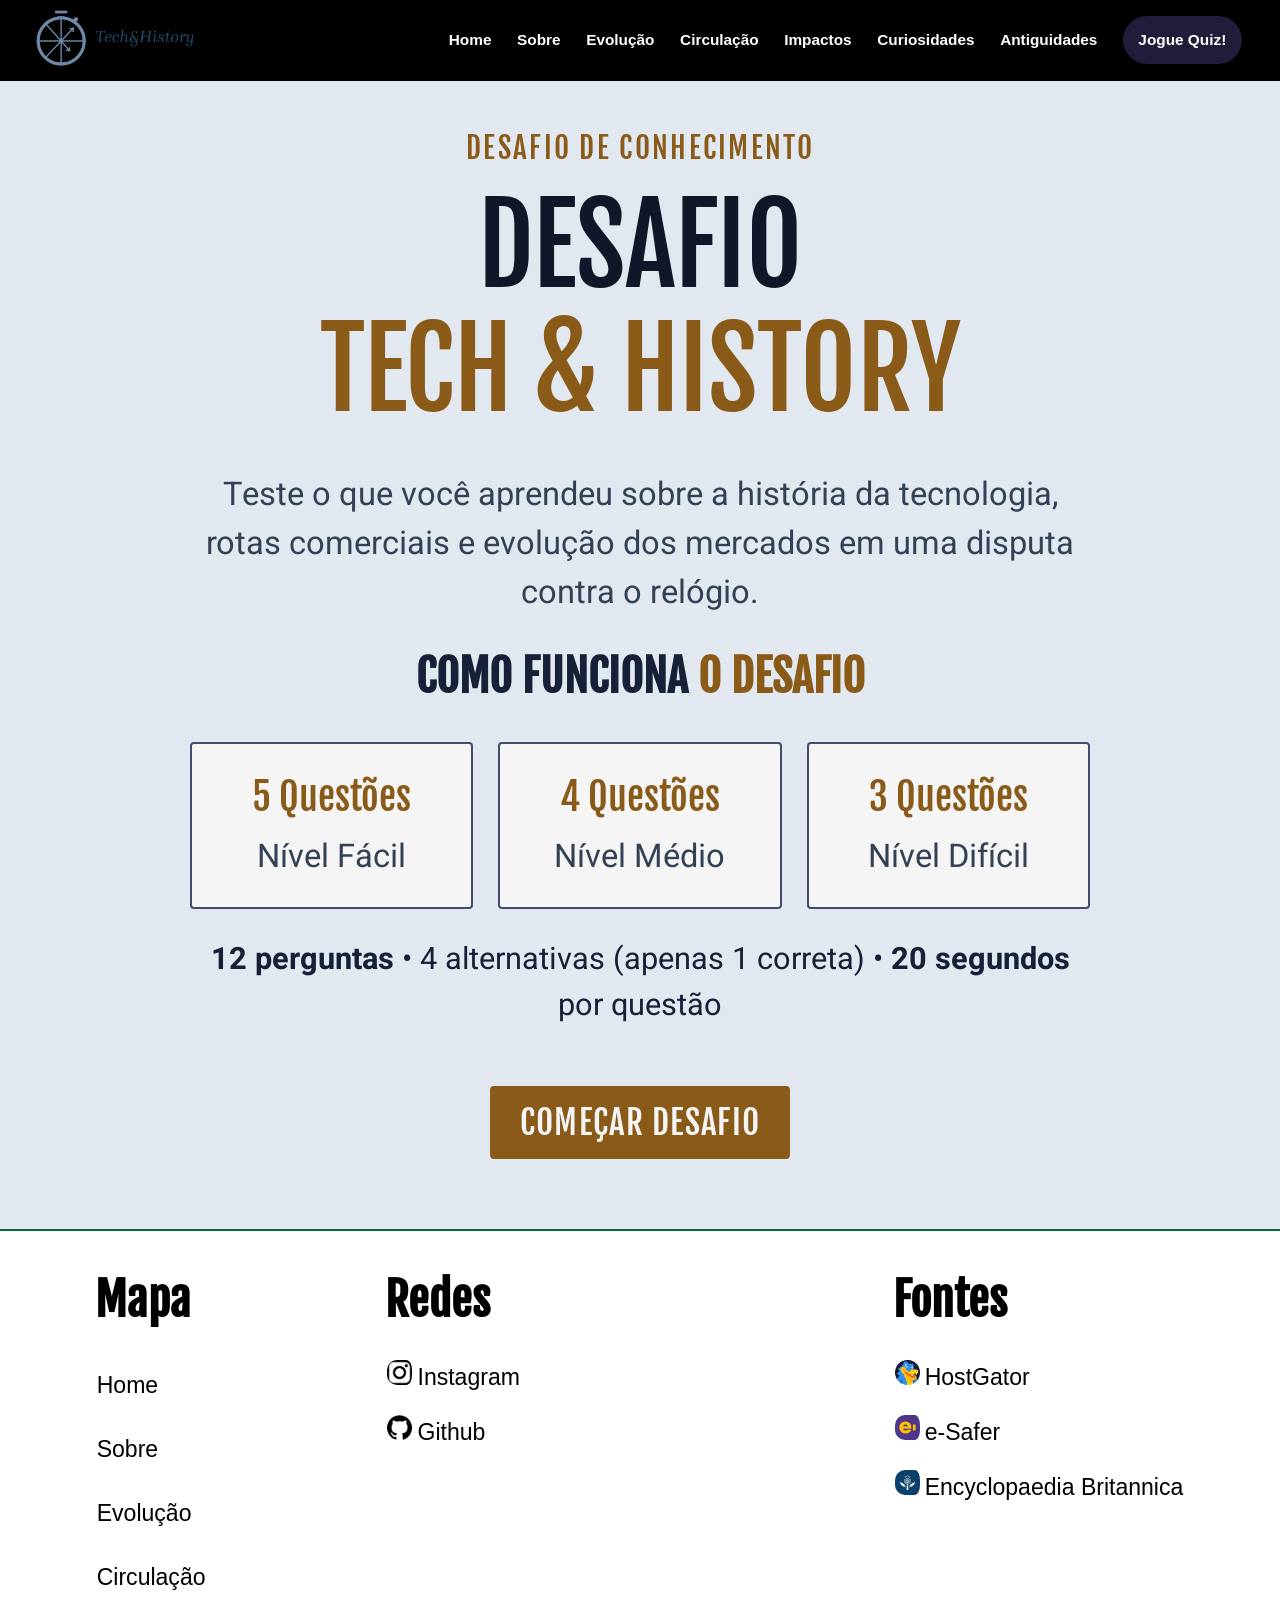
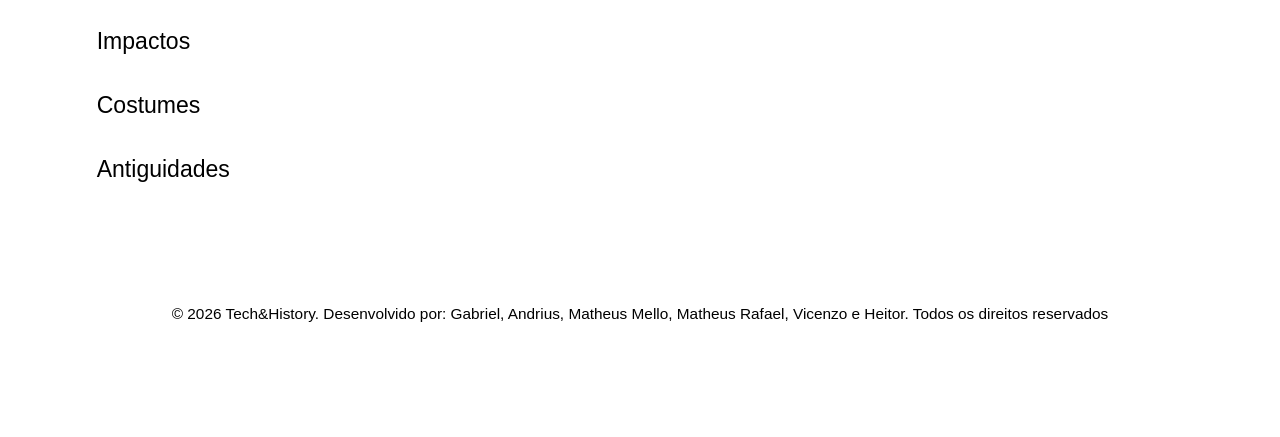
==== commit 93205117: "feat: Re-estilização do quiz, para mobile e desktop" ====
--- a/Quiz/index.html
+++ b/Quiz/index.html
@@ -1,9 +1,10 @@
 <!doctype html>
-<html lang="en">
+<html lang="pt-BR">
 
 <head>
   <meta charset="UTF-8" />
-  <title>Quiz - v2.0</title>
+  <meta name="viewport" content="width=device-width, initial-scale=1.0" />
+  <title>Desafio Tech&History | Quiz</title>
   <link rel="stylesheet" href="css/reset.css" />
   <link rel="stylesheet" href="css/style.css" />
 </head>
@@ -65,34 +66,36 @@
     <!-- TELA INICIAL-->
 
     <div id="tela-inicial" class="tela-inicial">
-      <p>Seja bem-vindo ao..</p>
+      <p class="subtitulo-topo">DESAFIO DE CONHECIMENTO</p>
 
-      <h1>Quiz Multiconhecimentos!</h1>
+      <h1>DESAFIO <br> <span>TECH & HISTORY</span></h1>
 
-      <h2 class="regras">Regras do jogo</h2>
+      <p class="intro-quiz">
+        Teste o que você aprendeu sobre a história da tecnologia, rotas
+        comerciais e evolução dos mercados em uma disputa contra o relógio.
+      </p>
 
-      <p>São <span>Doze perguntas</span></p>
+      <h2 class="regras">COMO FUNCIONA <span>O DESAFIO</span></h2>
 
-      <ul>
+      <ul class="niveis-lista">
         <li>
-          <p>5 Perguntas <span>Fáceis</span></p>
+          <p><span>5 Questões</span><br />Nível Fácil</p>
         </li>
         <li>
-          <p>4 perguntas <span>Médias</span></p>
+          <p><span>4 Questões</span><br />Nível Médio</p>
         </li>
         <li>
-          <p>3 Perguntas <span>Difíceis</span></p>
+          <p><span>3 Questões</span><br />Nível Difícil</p>
         </li>
       </ul>
 
-      <p>Quatro Alternativas. Uma Correta.</p>
+      <p class="regras-extras">
+        <strong>12 perguntas</strong> • 4 alternativas (apenas 1 correta) •
+        <strong>20 segundos</strong> por questão
+      </p>
 
-      <p>Vinte segundos para responder cada pergunta</p>
-
-      <button onclick="inicQuiz()">Começar a jogar</button>
+      <button class="btn-iniciar" onclick="inicQuiz()">COMEÇAR DESAFIO</button>
       <!-- Contém uma variável inicQuiz para ser executada pelo JS -->
-
-      <h2 class="sorte">Boa Sorte!</h2>
     </div>
 
     <!-- TELA DO JOGO (Inicia ocultada) -->
@@ -131,9 +134,9 @@
     <div id="tela-final" class="tela-final" style="display: none">
       <h2>Fim de Jogo!</h2>
 
-      <h3 id="ponts-final"></h3>
+      <h3 id="ponts-Final"></h3>
 
-      <button onclick="location.reload()">Deseja jogar novamente?</button>
+      <button onclick="location.reload()">Jogar Novamente</button>
     </div>
 
     <script src="script.js"></script>
--- a/Quiz/css/style.css
+++ b/Quiz/css/style.css
@@ -17,11 +17,12 @@
 }
 
 i {
-  font-family: "Jet Brains", monospace;
+  font-family: "JetBrains Mono", monospace;
 }
 
 h1,
 h2,
+h3,
 h4,
 h5,
 h6 {
@@ -37,15 +38,29 @@
 p {
   font-family: "Heebo", sans-serif;
   text-align: center;
-  font-size: clamp(1rem, 2vw + 0.8rem, 3rem);
+  font-size: 0.85rem;
 }
 
 
 
 /*--------------------------------------Mobile----------------------------------------------*/
 
+/* Main */
+
+  main {
+    background-color: #E2E8F0;
+    color: #334155;
+    padding: 8vw 5vw;
+    min-height: 75vh;
+    display: flex;
+    flex-direction: column;
+    text-align: center;
+    align-items: center;
+    justify-content: center;
+  }
+
+
 /* HEADER */
-
 header div.mobile {
   display: block;
 }
@@ -136,16 +151,186 @@
   z-index: 5;
 }
 
+
 .overlay.open {
   display: block;
 }
 
+/* Tela inicial */
+
+  .tela-inicial,
+  .tela-jogo,
+  .tela-final {
+    width: 100%;
+    max-width: 900px;
+    margin: 0 auto;
+  }
+
+  .tela-inicial p.subtitulo-topo {
+    font-family: "Fjalla One", sans-serif;
+    font-size: 0.75rem;
+    letter-spacing: 0.08em;
+    color: #8A5A19;
+    margin-bottom: 0.5rem;
+  }
+
+  .tela-inicial h1 {
+    font-size: 2rem;
+    color: #0F1728;
+    line-height: 1.15;
+    margin-bottom: 1rem;
+  }
+
+  .tela-inicial h1 span {
+    color: #8A5A19;
+  }
+
+  .tela-inicial p.intro-quiz {
+    font-size: 0.85rem;
+    color: #334155;
+    line-height: 1.5;
+    margin: 0 auto 1.75rem;
+  }
+
+  .tela-inicial h2.regras {
+    font-size: 1.15rem;
+    color: #162037;
+    margin-bottom: 1rem;
+  }
+
+  .tela-inicial h2.regras span {
+    color: #8A5A19;
+  }
+
+  .tela-inicial ul.niveis-lista {
+    display: flex;
+    flex-direction: column;
+    gap: 2.5vw;
+    margin: 0 auto 1.5rem;
+    width: 90%;
+    list-style: none;
+  }
+
+  .tela-inicial ul.niveis-lista li {
+    background-color: whitesmoke;
+    border: 2px solid #414D69;
+    border-radius: 4px;
+    padding: 3.5vw 3vw;
+  }
+
+  .tela-inicial ul.niveis-lista li p {
+    font-size: 0.85rem;
+    color: #334155;
+    line-height: 1.45;
+  }
+
+  .tela-inicial ul.niveis-lista li p span {
+    font-family: "Fjalla One", sans-serif;
+    font-size: 1rem;
+    color: #8A5A19;
+    display: inline-block;
+    margin-bottom: 0.25rem;
+  }
+
+  .tela-inicial p.regras-extras {
+    font-size: 0.8rem;
+    color: #162037;
+    line-height: 1.5;
+    margin-bottom: 1.5rem;
+  }
+
+  /* Tela jogo */
+
+  .tela-jogo h4 {
+    font-size: 0.9rem;
+    color: #8A5A19;
+    margin-bottom: 0.4rem;
+  }
+
+  .tela-jogo h3 {
+    font-size: 1rem;
+    color: #162037;
+    margin-bottom: 1rem;
+  }
+
+  .tela-jogo h2.pergu {
+    font-size: 1.3rem;
+    color: #0F1728;
+    line-height: 1.3;
+    margin-bottom: 1.25rem;
+  }
+
+  .tela-jogo .opcs {
+    display: flex;
+    flex-direction: column;
+    gap: 2.5vw;
+    margin: 0 auto 1.25rem;
+  }
+
+  .tela-jogo .opcs button {
+    font-family: "Heebo", sans-serif;
+    font-size: 0.85rem;
+    font-weight: 600;
+    color: #0F1728;
+    border: 2px solid #414D69;
+    border-radius: 4px;
+    padding: 3.5vw 4vw;
+    background-color: whitesmoke;
+    cursor: pointer;
+  }
+
+  .tela-jogo .opcs button:hover:not(:disabled) {
+    border-color: #8A5A19;
+  }
+
+  .tela-jogo h3.resp {
+    font-size: 1.05rem;
+    color: #8A5A19;
+    margin-bottom: 1rem;
+  }
+
+  .tela-jogo button.avanc {
+    margin: 0 auto;
+  }
+
+  /* Tela final */
+
+  .tela-final h2 {
+    font-size: 1.6rem;
+    color: #0F1728;
+    margin-bottom: 0.75rem;
+  }
+
+  .tela-final h3#ponts-Final {
+    font-family: "Heebo", sans-serif;
+    font-size: 1rem;
+    color: #334155;
+    margin-bottom: 1.5rem;
+  }
+
+  /* Botões principais das 3 telas (CTA) */
+  .tela-inicial button.btn-iniciar,
+  .tela-jogo button.avanc,
+  .tela-final button {
+    font-family: "Fjalla One", sans-serif;
+    font-size: 1rem;
+    border: 2px solid #8A5A19;
+    border-radius: 4px;
+    padding: 3vw 6vw;
+    background-color: #8A5A19;
+    color: whitesmoke;
+    letter-spacing: 0.04em;
+    cursor: pointer;
+  }
+
+  .tela-inicial button.btn-iniciar:hover,
+  .tela-jogo button.avanc:hover,
+  .tela-final button:hover {
+    background-color: #0F1728;
+    border-color: #0F1728;
+  }
 
 /*------------------------------------------------------------------*/
-
-main {
-   padding: 90px 12%;
-}
 
 
 
@@ -219,14 +404,61 @@
 
 
 /*--------------ate aqui-------*/
-@media screen and (min-width: 600px) {
+@media screen and (min-width: 900px) {
+
+  main {
+    padding: 130px 10% 70px;
+  }
 
   main p {
-    font-size: 0.7rem;
-  }
-
-  main h2 {
-    padding-bottom: 20px;
+    font-size: 0.75rem;
+  }
+
+  /* Tela inicial - Desktop */
+  .tela-inicial h1 {
+    font-size: 2.8rem;
+  }
+
+  .tela-inicial p.intro-quiz {
+    max-width: 65ch;
+    margin-bottom: 30px;
+  }
+
+  .tela-inicial ul.niveis-lista {
+    width: 100%;
+    display: grid;
+    grid-template-columns: repeat(3, 1fr);
+    gap: 25px;
+    margin-bottom: 28px;
+  }
+
+  .tela-inicial ul.niveis-lista li {
+    padding: 25px;
+  }
+
+  .tela-inicial button.btn-iniciar,
+  .tela-jogo button.avanc,
+  .tela-final button {
+    padding: 14px 28px;
+    font-size: 0.85rem;
+  }
+
+  /* Tela jogo - Desktop */
+  .tela-jogo h2.pergu {
+    font-size: 1.6rem;
+    margin-bottom: 28px;
+  }
+
+  .tela-jogo .opcs {
+    display: grid;
+    grid-template-columns: repeat(2, 1fr);
+    gap: 18px;
+    margin-bottom: 24px;
+  }
+
+  .tela-jogo .opcs button {
+    padding: 18px 20px;
+    font-size: 0.75rem;
   }
 
   /*--------------HEADER---------PODE COPIAR TD-----*/
